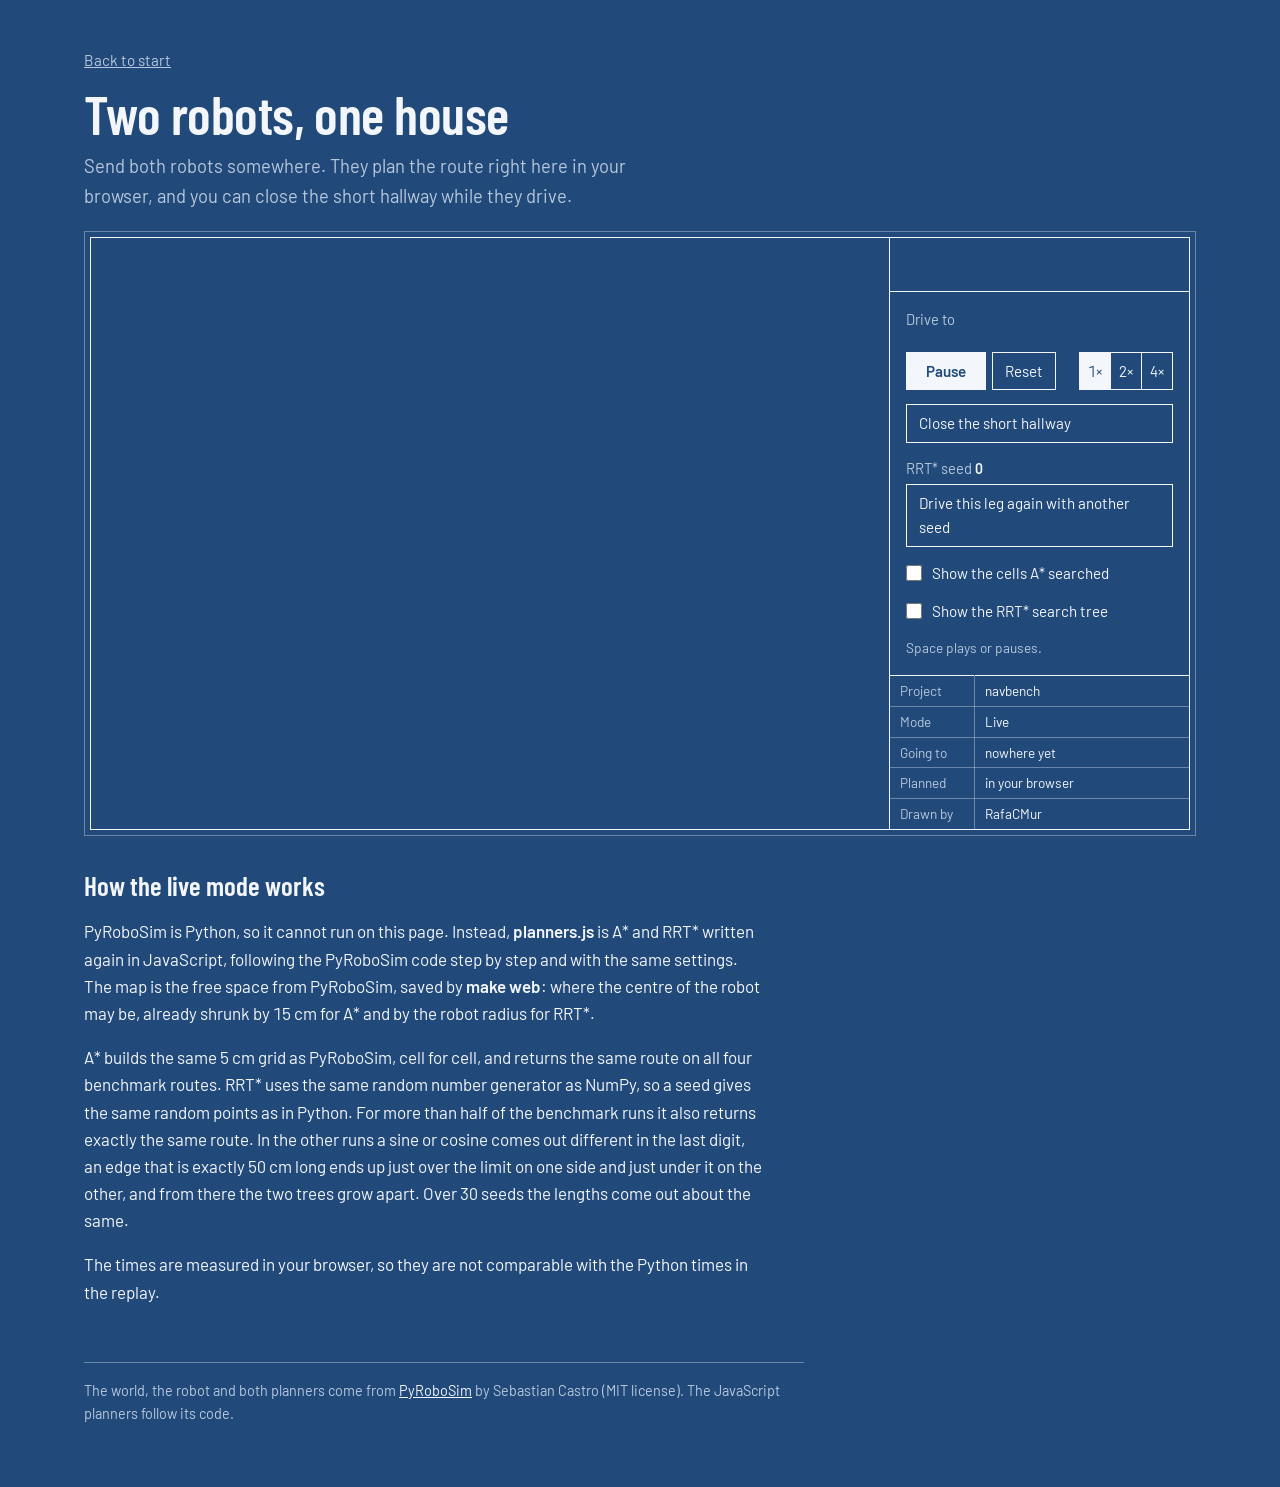
==== web/live.html @ 6fe488d5 "add live mode with A* and RRT* in javascript" ====
<!doctype html>
<html lang="en">
<head>
<meta charset="utf-8">
<meta name="viewport" content="width=device-width, initial-scale=1">
<title>Two robots, one house: live</title>
<link rel="preconnect" href="https://fonts.googleapis.com">
<link rel="preconnect" href="https://fonts.gstatic.com" crossorigin>
<link href="https://fonts.googleapis.com/css2?family=Barlow:ital,wght@0,400;0,500;0,600;1,400&family=Barlow+Condensed:wght@500;600&display=swap" rel="stylesheet">
<link rel="stylesheet" href="style.css">
</head>
<body>

<header>
  <p class="back"><a href="index.html">Back to start</a></p>
  <h1>Two robots, one house</h1>
  <p>Send both robots somewhere. They plan the route right here in your browser, and you can close the short hallway while they drive.</p>
</header>

<main>
  <section class="sheet">
    <canvas id="map"></canvas>

    <aside class="side">
      <div class="legend" id="robots"></div>
      <p class="result" id="result"></p>

      <div class="controls">
        <div class="field">
          Drive to
          <div class="places" id="places"></div>
        </div>

        <div class="buttons">
          <button id="play" class="primary">Pause</button>
          <button id="reset">Reset</button>
          <span class="speeds">
            <button data-speed="1" class="on">1×</button>
            <button data-speed="2">2×</button>
            <button data-speed="4">4×</button>
          </span>
        </div>

        <button id="hall">Close the short hallway</button>

        <div class="field">
          <span>RRT* seed <b id="seed-value">0</b></span>
          <button id="again">Drive this leg again with another seed</button>
        </div>

        <label class="check"><input id="search" type="checkbox"><span>Show the cells A* searched</span></label>
        <label class="check"><input id="tree" type="checkbox"><span>Show the RRT* search tree</span></label>

        <p class="keys" id="note">Space plays or pauses.</p>
      </div>

      <table class="titleblock">
        <tr><td>Project</td><td>navbench</td></tr>
        <tr><td>Mode</td><td>Live</td></tr>
        <tr><td>Going to</td><td id="tb-goal">nowhere yet</td></tr>
        <tr><td>Planned</td><td>in your browser</td></tr>
        <tr><td>Drawn by</td><td>RafaCMur</td></tr>
      </table>
    </aside>
  </section>

  <section class="text">
    <h2>How the live mode works</h2>
    <p>PyRoboSim is Python, so it cannot run on this page. Instead, <code>planners.js</code> is A* and RRT* written again in JavaScript, following the PyRoboSim code step by step and with the same settings. The map is the free space from PyRoboSim, saved by <code>make web</code>: where the centre of the robot may be, already shrunk by 15 cm for A* and by the robot radius for RRT*.</p>
    <p>A* builds the same 5 cm grid as PyRoboSim, cell for cell, and returns the same route on all four benchmark routes. RRT* uses the same random number generator as NumPy, so a seed gives the same random points as in Python. For more than half of the benchmark runs it also returns exactly the same route. In the other runs a sine or cosine comes out different in the last digit, an edge that is exactly 50 cm long ends up just over the limit on one side and just under it on the other, and from there the two trees grow apart. Over 30 seeds the lengths come out about the same.</p>
    <p>The times are measured in your browser, so they are not comparable with the Python times in the replay.</p>
  </section>
</main>

<footer>
  <p>The world, the robot and both planners come from <a href="https://github.com/sea-bass/pyrobosim">PyRoboSim</a> by Sebastian Castro (MIT license). The JavaScript planners follow its code.</p>
</footer>

<script src="data.js"></script>
<script src="draw.js"></script>
<script src="planners.js"></script>
<script src="live.js"></script>
</body>
</html>
---- web/style.css ----
/* Blueprint sheet: one blue, white ink, two pen colours for the robots. */
:root {
  --sheet: #21497a;
  --sheet-dark: #1b3e69;
  --ink: #f3f6fa;
  --muted: #b8c8dc;
  --rule: rgba(243, 246, 250, 0.35);
  --astar: #ffd447;
  --rrt: #ff8a7a;
}

* { box-sizing: border-box; }

body {
  margin: 0;
  background: var(--sheet);
  color: var(--ink);
  font: 17px/1.6 Barlow, "Helvetica Neue", Arial, sans-serif;
  font-variant-numeric: tabular-nums;
}

header, main, footer { max-width: 1160px; margin: 0 auto; padding: 0 24px; }
header { padding-top: 48px; padding-bottom: 20px; }

h1, h2 { font-family: "Barlow Condensed", Barlow, sans-serif; font-weight: 600; line-height: 1.1; }
h1 { font-size: 3.4rem; margin: 0; letter-spacing: -0.01em; }
header p { margin: 8px 0 0; color: var(--muted); font-size: 1.15rem; max-width: 60ch; }
h2 { font-size: 1.7rem; margin: 2.6rem 0 0.5rem; }

a { color: var(--ink); }
b { font-weight: 600; }

/* the drawing frame: an outer and an inner line, like a printed sheet */
.sheet {
  display: grid;
  grid-template-columns: minmax(0, 1fr) 300px;
  border: 1px solid var(--ink);
  outline: 1px solid var(--rule);
  outline-offset: 5px;
  margin: 6px;
}

#map { display: block; width: 100%; height: 100%; min-height: 460px; }

.side {
  border-left: 1px solid var(--ink);
  display: flex;
  flex-direction: column;
}

.legend { padding: 16px 16px 0; }
.legend .row { padding: 6px 0 10px; }
.legend .name { display: flex; align-items: center; gap: 10px; font-weight: 600; font-size: 1.05rem; }
.legend .pen { width: 28px; border-top: 3px solid; }
.legend .nums { font-size: 0.95rem; }
.legend .status { color: var(--muted); font-size: 0.9rem; }
.result { margin: 0; padding: 0 16px 12px; min-height: 2.2em; font-style: italic; }

.controls {
  border-top: 1px solid var(--ink);
  padding: 16px;
  display: flex;
  flex-direction: column;
  gap: 14px;
  flex: 1;
}
.buttons { display: flex; gap: 6px; }
.speeds { margin-left: auto; display: flex; }
.speeds button { padding: 6px 8px; margin-left: -1px; }
.field { display: flex; flex-direction: column; gap: 4px; font-size: 0.92rem; color: var(--muted); }
.field b { color: var(--ink); }
.seed-row { display: flex; gap: 8px; align-items: center; }
.seed-row input { flex: 1; }
.check { display: flex; gap: 10px; align-items: center; font-size: 0.95rem; cursor: pointer; }
.check.off { opacity: 0.45; cursor: default; }
.keys { margin: 0; font-size: 0.85rem; color: var(--muted); }

button, select {
  font: inherit;
  font-size: 0.95rem;
  color: var(--ink);
  background: transparent;
  border: 1px solid var(--ink);
  border-radius: 0;
  padding: 6px 12px;
  cursor: pointer;
}
select { background: var(--sheet-dark); }
button:hover { background: rgba(243, 246, 250, 0.12); }
button.primary { background: var(--ink); color: var(--sheet); font-weight: 600; min-width: 80px; }
button.on { background: var(--ink); color: var(--sheet); }
button:focus-visible, select:focus-visible, input:focus-visible { outline: 2px solid var(--astar); outline-offset: 2px; }
input[type=range], input[type=checkbox] { accent-color: var(--ink); }
input[type=checkbox] { width: 16px; height: 16px; margin: 0; }
#scrub { width: 100%; }

.titleblock { border-collapse: collapse; width: 100%; font-size: 0.85rem; border-top: 1px solid var(--ink); }
.titleblock td { padding: 4px 10px; border-bottom: 1px solid var(--rule); }
.titleblock tr:last-child td { border-bottom: 0; }
.titleblock td:first-child { color: var(--muted); width: 84px; border-right: 1px solid var(--rule); }

.how { display: grid; grid-template-columns: 1fr 1fr; gap: 48px; margin-top: 20px; }
.how h2 { display: flex; align-items: center; gap: 12px; margin-top: 1.6rem; }
.swatch { width: 32px; border-top: 4px solid; }
.swatch.astar { border-color: var(--astar); }
.swatch.rrt { border-color: var(--rrt); }
.how p, .text p { max-width: 68ch; }

.results { width: 100%; border-collapse: collapse; font-size: 0.95rem; margin: 12px 0; }
.results th { text-align: left; font-weight: 500; color: var(--muted); border-bottom: 1px solid var(--ink); padding: 6px 8px; }
.results td { border-bottom: 1px solid var(--rule); padding: 7px 8px; }
.results svg { display: block; }
.results tbody tr { cursor: pointer; }
.results tbody tr:hover td { background: var(--sheet-dark); }
.dim { color: var(--muted); }

footer { margin-top: 56px; padding-bottom: 48px; color: var(--muted); font-size: 0.9rem; }
footer p { border-top: 1px solid var(--rule); padding-top: 16px; max-width: 90ch; }

@media (max-width: 880px) {
  .sheet { grid-template-columns: 1fr; }
  #map { height: auto; min-height: 0; aspect-ratio: 7 / 5.6; }
  .side { border-left: 0; border-top: 1px solid var(--ink); }
  .how { grid-template-columns: 1fr; gap: 0; }
  .results { display: block; overflow-x: auto; }
  h1 { font-size: 2.5rem; }
}

.back { margin: 0 0 12px; font-size: 0.95rem; }
.back a { color: var(--muted); }
.back a:hover { color: var(--ink); }

.start header { padding-top: 72px; }
.modes { display: grid; grid-template-columns: 1fr 1fr; gap: 32px; margin: 24px 6px 0; }
.mode {
  display: block;
  color: var(--ink);
  text-decoration: none;
  padding: 24px;
  border: 1px solid var(--ink);
  outline: 1px solid var(--rule);
  outline-offset: 5px;
}
.mode svg { display: block; width: 100%; height: auto; margin-bottom: 16px; }
.mode h2 { margin: 0 0 4px; }
.mode p { margin: 0; color: var(--muted); }
a.mode:hover { background: var(--sheet-dark); }
a.mode:focus-visible { outline: 2px solid var(--astar); outline-offset: 5px; }
.mode.soon { opacity: 0.55; border-style: dashed; }

@media (max-width: 880px) {
  .modes { grid-template-columns: 1fr; }
}

.places { display: grid; grid-template-columns: 1fr 1fr; gap: 6px; margin-top: 2px; }
.places button { text-align: left; }
#hall, #again { width: 100%; text-align: left; }
code { font-family: inherit; font-weight: 600; }
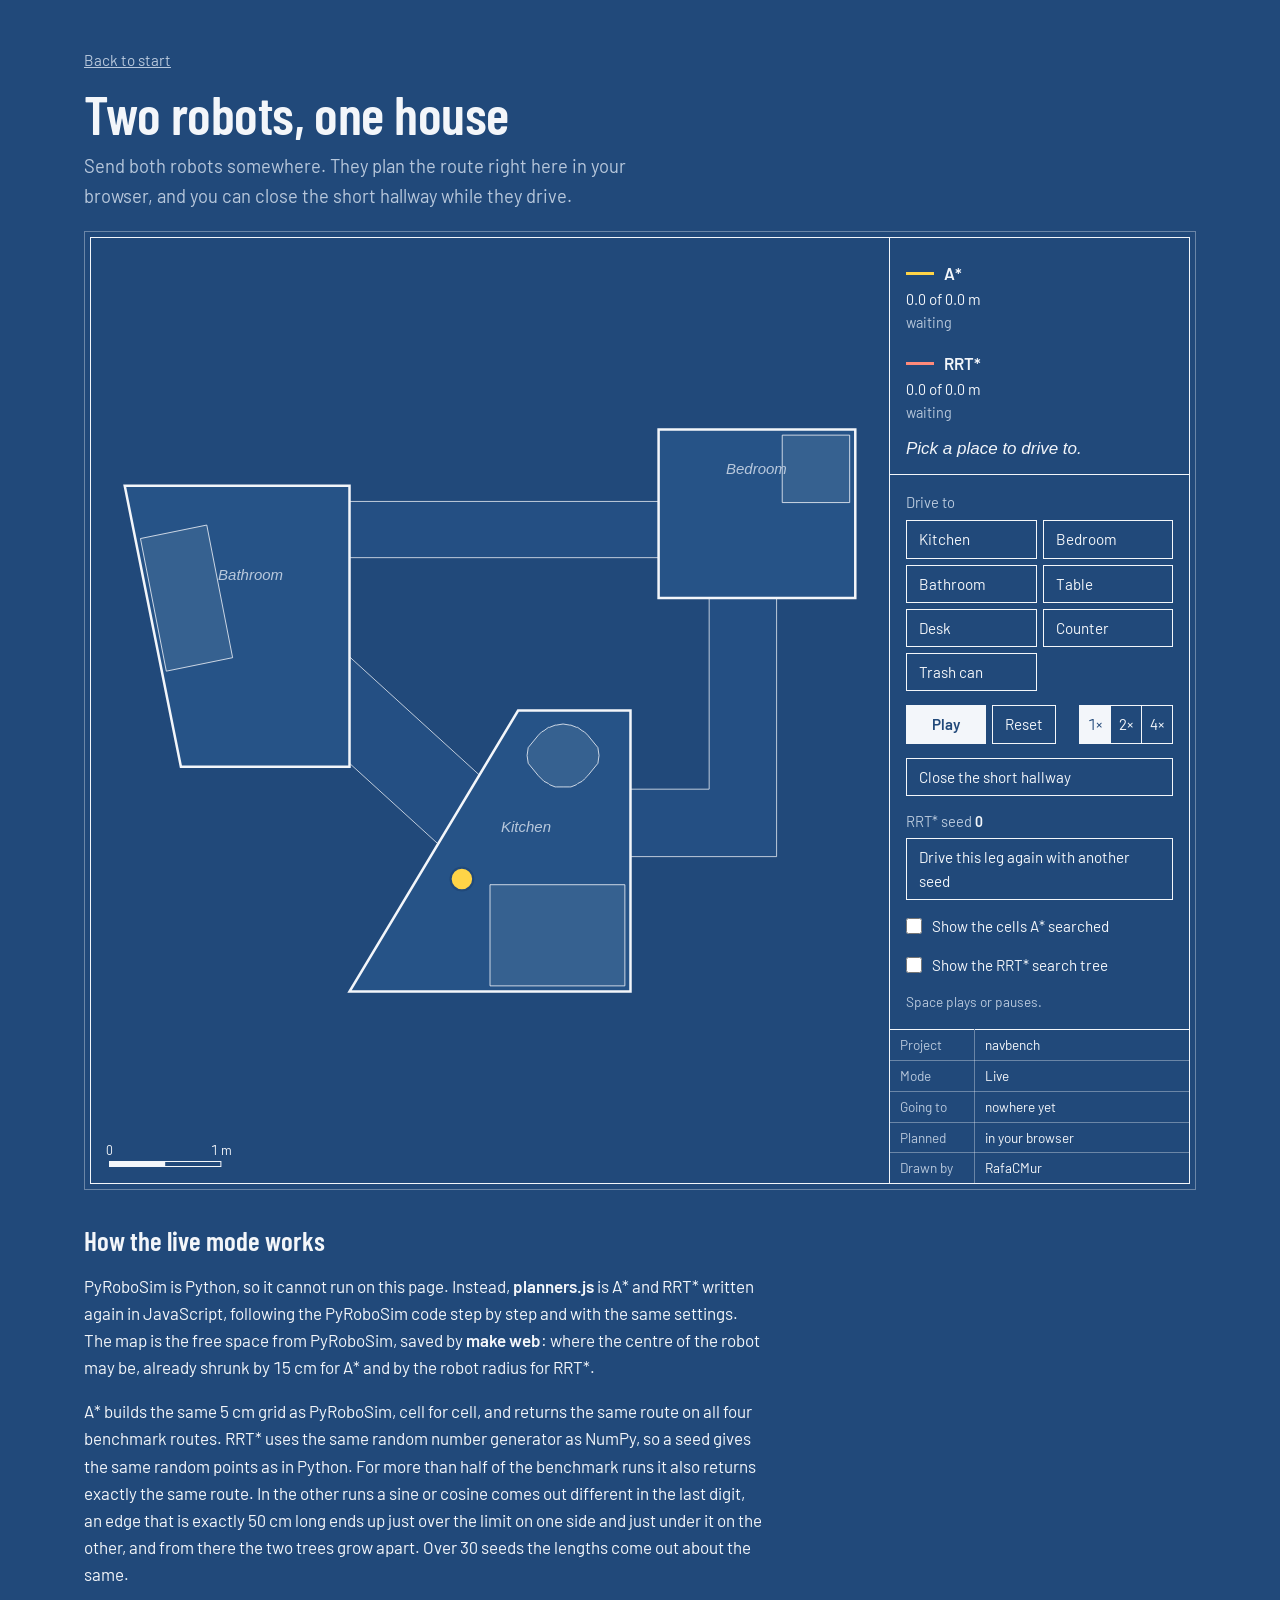
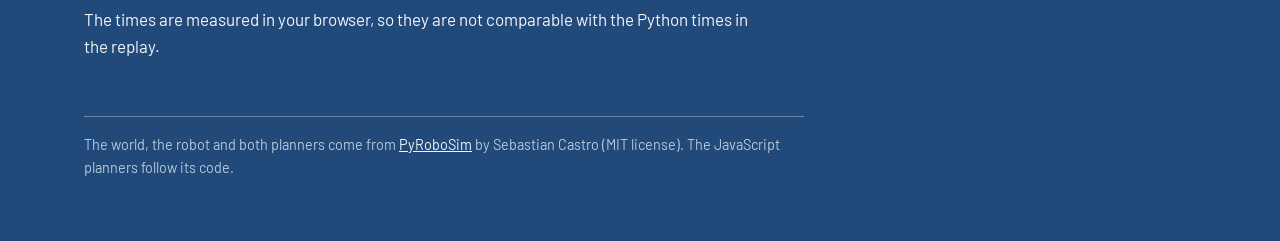
==== commit 64db015e: "add favicon" ====
--- a/web/live.html
+++ b/web/live.html
@@ -7,6 +7,8 @@
 <link rel="preconnect" href="https://fonts.googleapis.com">
 <link rel="preconnect" href="https://fonts.gstatic.com" crossorigin>
 <link href="https://fonts.googleapis.com/css2?family=Barlow:ital,wght@0,400;0,500;0,600;1,400&family=Barlow+Condensed:wght@500;600&display=swap" rel="stylesheet">
+<link rel="icon" href="favicon.svg" type="image/svg+xml">
+<link rel="apple-touch-icon" href="favicon.png">
 <link rel="stylesheet" href="style.css">
 </head>
 <body>
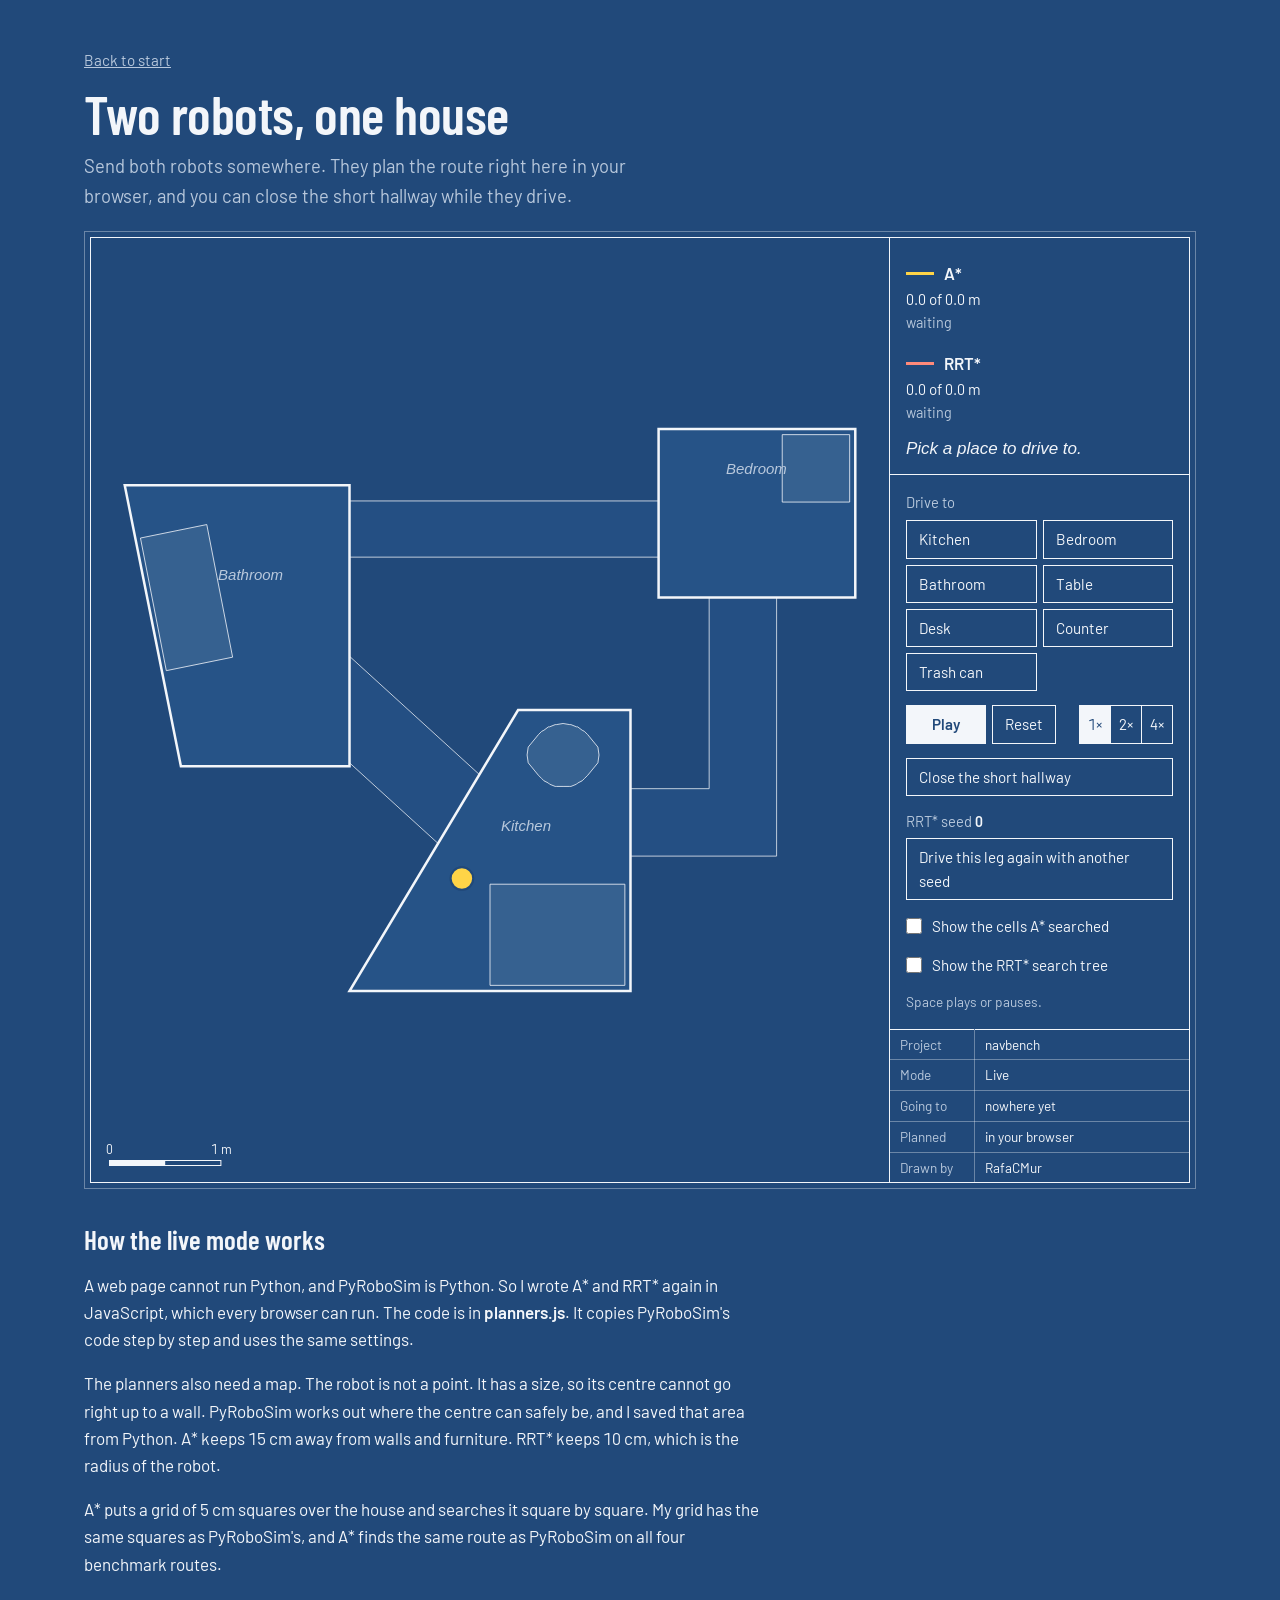
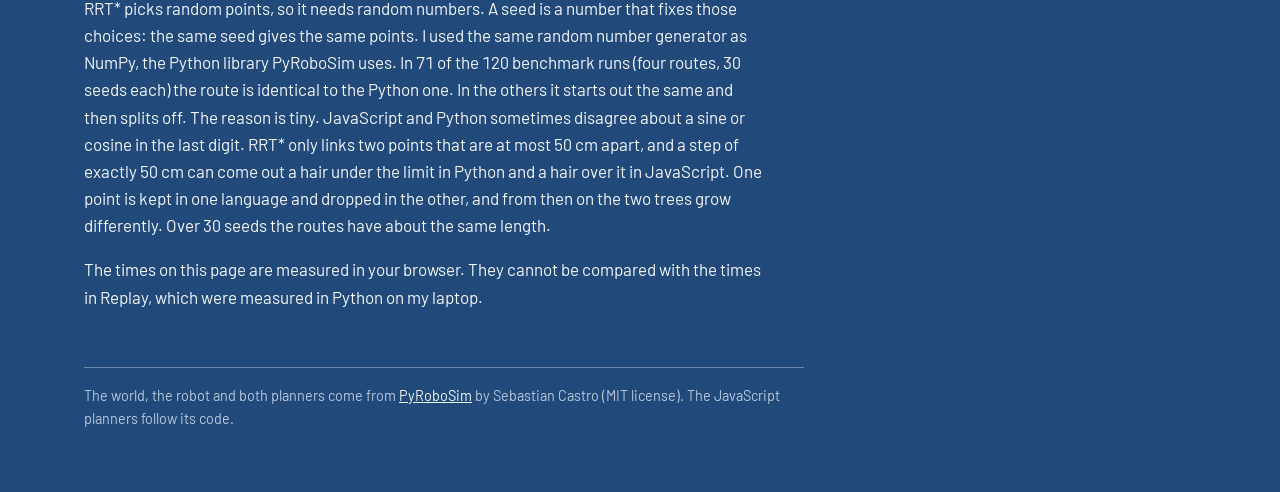
==== commit 0d9f658b: "rewrite live page text in plain language" ====
--- a/web/live.html
+++ b/web/live.html
@@ -68,9 +68,11 @@
 
   <section class="text">
     <h2>How the live mode works</h2>
-    <p>PyRoboSim is Python, so it cannot run on this page. Instead, <code>planners.js</code> is A* and RRT* written again in JavaScript, following the PyRoboSim code step by step and with the same settings. The map is the free space from PyRoboSim, saved by <code>make web</code>: where the centre of the robot may be, already shrunk by 15 cm for A* and by the robot radius for RRT*.</p>
-    <p>A* builds the same 5 cm grid as PyRoboSim, cell for cell, and returns the same route on all four benchmark routes. RRT* uses the same random number generator as NumPy, so a seed gives the same random points as in Python. For more than half of the benchmark runs it also returns exactly the same route. In the other runs a sine or cosine comes out different in the last digit, an edge that is exactly 50 cm long ends up just over the limit on one side and just under it on the other, and from there the two trees grow apart. Over 30 seeds the lengths come out about the same.</p>
-    <p>The times are measured in your browser, so they are not comparable with the Python times in the replay.</p>
+    <p>A web page cannot run Python, and PyRoboSim is Python. So I wrote A* and RRT* again in JavaScript, which every browser can run. The code is in <code>planners.js</code>. It copies PyRoboSim's code step by step and uses the same settings.</p>
+    <p>The planners also need a map. The robot is not a point. It has a size, so its centre cannot go right up to a wall. PyRoboSim works out where the centre can safely be, and I saved that area from Python. A* keeps 15 cm away from walls and furniture. RRT* keeps 10 cm, which is the radius of the robot.</p>
+    <p>A* puts a grid of 5 cm squares over the house and searches it square by square. My grid has the same squares as PyRoboSim's, and A* finds the same route as PyRoboSim on all four benchmark routes.</p>
+    <p>RRT* picks random points, so it needs random numbers. A seed is a number that fixes those choices: the same seed gives the same points. I used the same random number generator as NumPy, the Python library PyRoboSim uses. In 71 of the 120 benchmark runs (four routes, 30 seeds each) the route is identical to the Python one. In the others it starts out the same and then splits off. The reason is tiny. JavaScript and Python sometimes disagree about a sine or cosine in the last digit. RRT* only links two points that are at most 50 cm apart, and a step of exactly 50 cm can come out a hair under the limit in Python and a hair over it in JavaScript. One point is kept in one language and dropped in the other, and from then on the two trees grow differently. Over 30 seeds the routes have about the same length.</p>
+    <p>The times on this page are measured in your browser. They cannot be compared with the times in Replay, which were measured in Python on my laptop.</p>
   </section>
 </main>
 
--- a/web/style.css
+++ b/web/style.css
@@ -130,18 +130,19 @@
 .back a { color: var(--muted); }
 .back a:hover { color: var(--ink); }
 
-.start header { padding-top: 72px; }
-.modes { display: grid; grid-template-columns: 1fr 1fr; gap: 32px; margin: 24px 6px 0; }
+.start header { padding-top: clamp(24px, 6vh, 64px); padding-bottom: 0; }
+.start header p { max-width: none; }
+.modes { display: grid; grid-template-columns: repeat(3, 1fr); gap: 28px; margin: clamp(16px, 4vh, 32px) 6px 24px; }
 .mode {
   display: block;
   color: var(--ink);
   text-decoration: none;
-  padding: 24px;
+  padding: 20px 24px;
   border: 1px solid var(--ink);
   outline: 1px solid var(--rule);
   outline-offset: 5px;
 }
-.mode svg { display: block; width: 100%; height: auto; margin-bottom: 16px; }
+.mode svg { display: block; width: 100%; height: clamp(100px, 30vh, 260px); margin-bottom: 12px; }
 .mode h2 { margin: 0 0 4px; }
 .mode p { margin: 0; color: var(--muted); }
 a.mode:hover { background: var(--sheet-dark); }
@@ -150,9 +151,33 @@
 
 @media (max-width: 880px) {
   .modes { grid-template-columns: 1fr; }
+  .mode svg { height: auto; }
 }
 
 .places { display: grid; grid-template-columns: 1fr 1fr; gap: 6px; margin-top: 2px; }
 .places button { text-align: left; }
 #hall, #again { width: 100%; text-align: left; }
 code { font-family: inherit; font-weight: 600; }
+
+.start { min-height: 100vh; display: flex; flex-direction: column; justify-content: center; }
+.start header, .start main { width: 100%; }
+
+.steps { border-collapse: collapse; width: 100%; font-size: 0.88rem; border-top: 1px solid var(--ink); }
+.steps th { text-align: left; font-weight: 500; color: var(--muted); padding: 6px 8px 4px; }
+.steps td { padding: 3px 8px; border-top: 1px solid var(--rule); }
+.steps th:first-child, .steps td:first-child { padding-left: 16px; }
+.steps td:not(:first-child), .steps th:not(:first-child) { width: 52px; text-align: right; }
+.steps td.now { font-style: italic; color: var(--astar); }
+
+.tidy .sheet { grid-template-columns: 1fr; }
+.tidy #map { height: auto; min-height: 0; aspect-ratio: 14 / 6.4; }
+.tidy .side { border-left: 0; border-top: 1px solid var(--ink); display: grid; grid-template-columns: 1fr 1.2fr 1fr; }
+.tidy .side > * + * { border-left: 1px solid var(--ink); }
+.tidy .steps { border-top: 0; align-self: start; }
+.tidy .col { display: flex; flex-direction: column; }
+
+@media (max-width: 880px) {
+  .tidy #map { aspect-ratio: 7 / 11; }
+  .tidy .side { grid-template-columns: 1fr; }
+  .tidy .side > * + * { border-left: 0; border-top: 1px solid var(--ink); }
+}
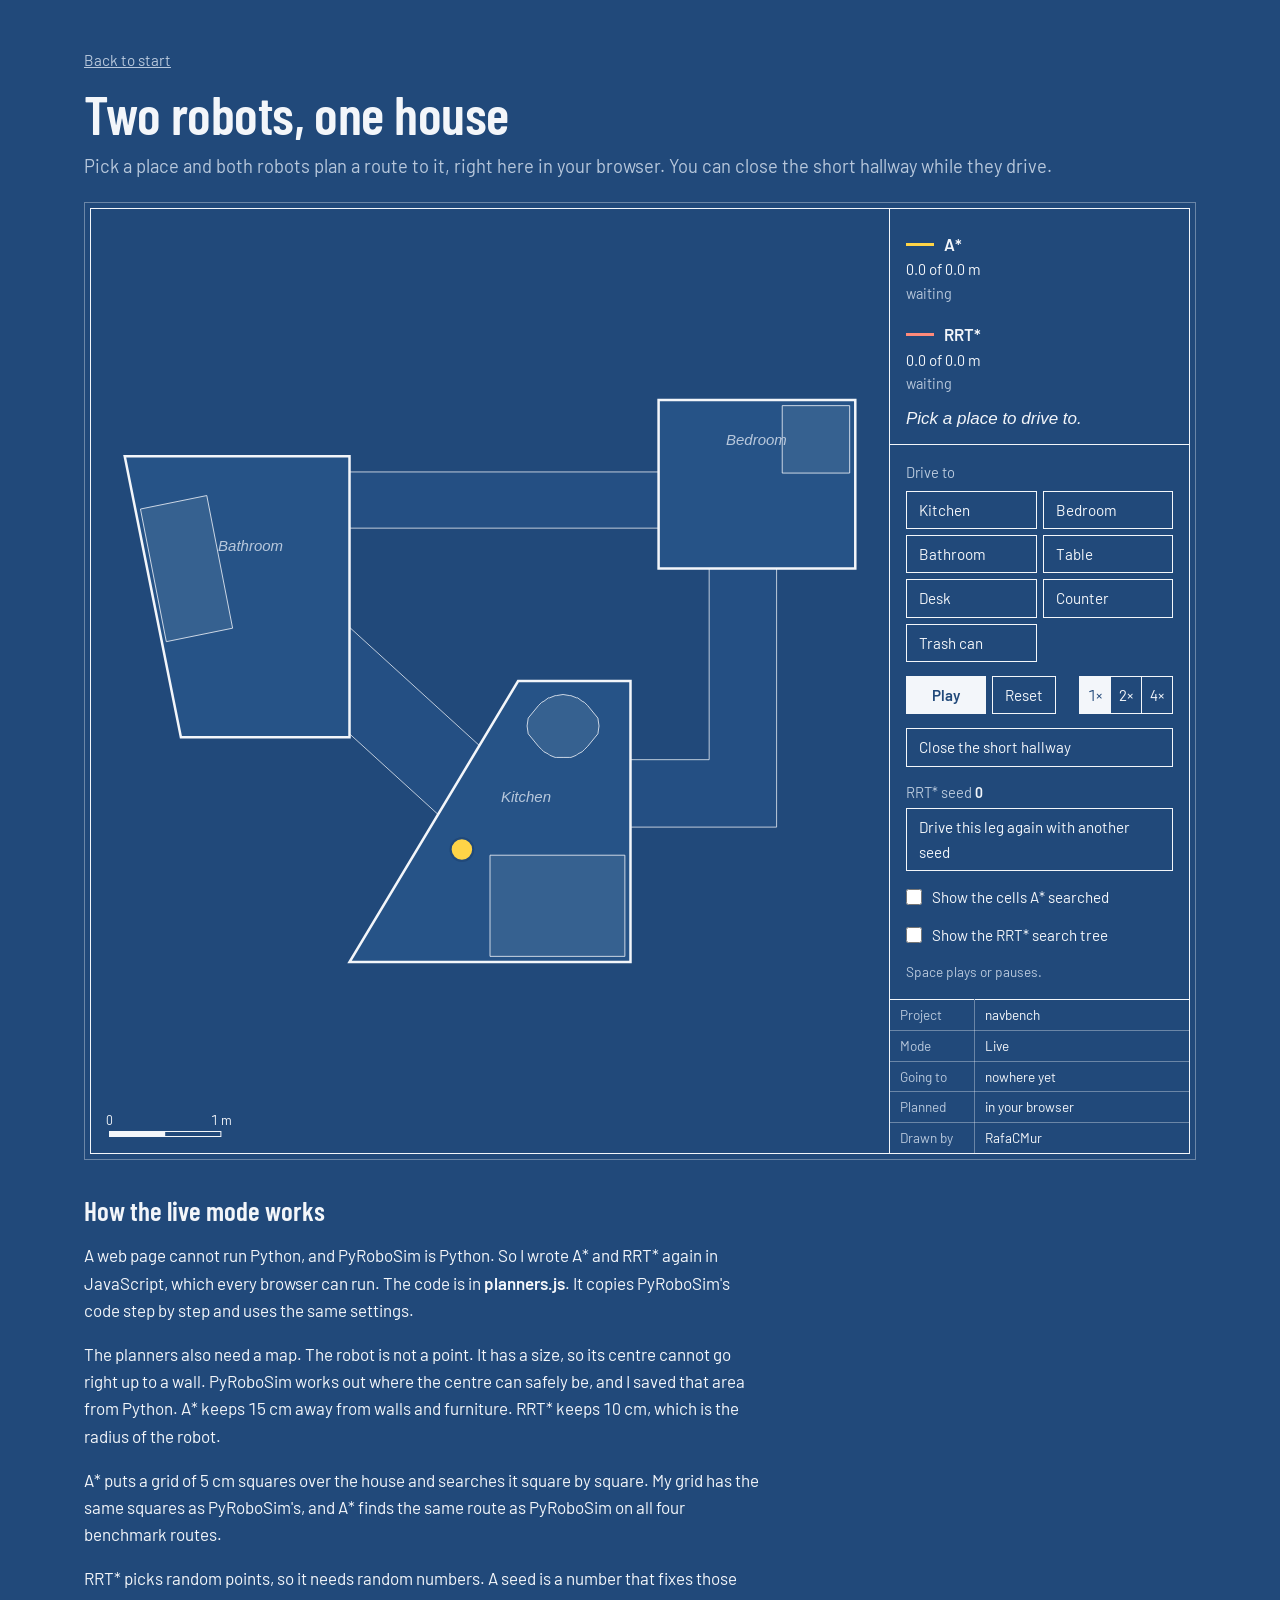
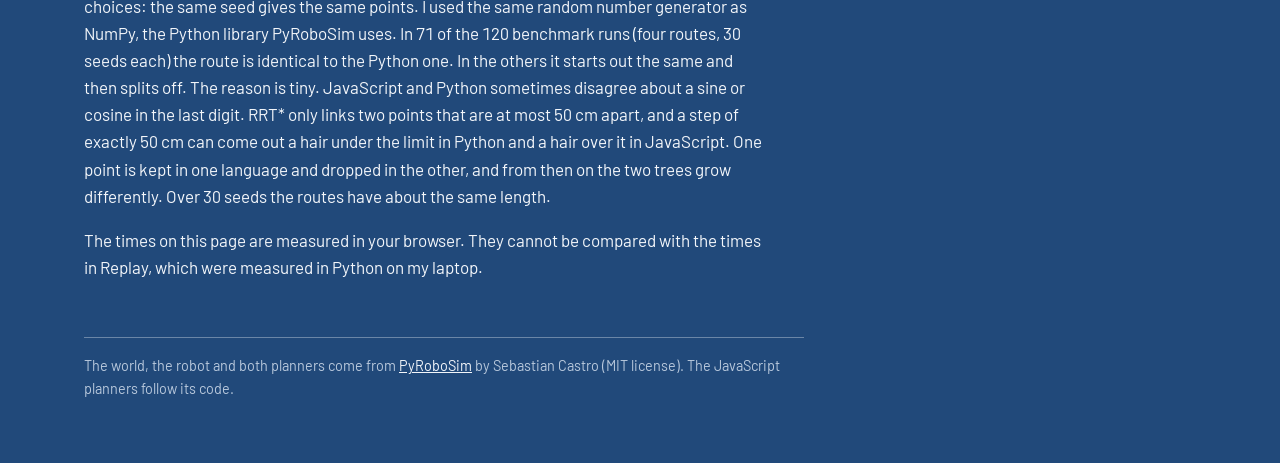
==== commit 333f042c: "plain wording on all pages" ====
--- a/web/live.html
+++ b/web/live.html
@@ -16,7 +16,7 @@
 <header>
   <p class="back"><a href="index.html">Back to start</a></p>
   <h1>Two robots, one house</h1>
-  <p>Send both robots somewhere. They plan the route right here in your browser, and you can close the short hallway while they drive.</p>
+  <p>Pick a place and both robots plan a route to it, right here in your browser. You can close the short hallway while they drive.</p>
 </header>
 
 <main>
--- a/web/style.css
+++ b/web/style.css
@@ -24,7 +24,7 @@
 
 h1, h2 { font-family: "Barlow Condensed", Barlow, sans-serif; font-weight: 600; line-height: 1.1; }
 h1 { font-size: 3.4rem; margin: 0; letter-spacing: -0.01em; }
-header p { margin: 8px 0 0; color: var(--muted); font-size: 1.15rem; max-width: 60ch; }
+header p { margin: 8px 0 0; color: var(--muted); font-size: 1.15rem; max-width: 100ch; }
 h2 { font-size: 1.7rem; margin: 2.6rem 0 0.5rem; }
 
 a { color: var(--ink); }
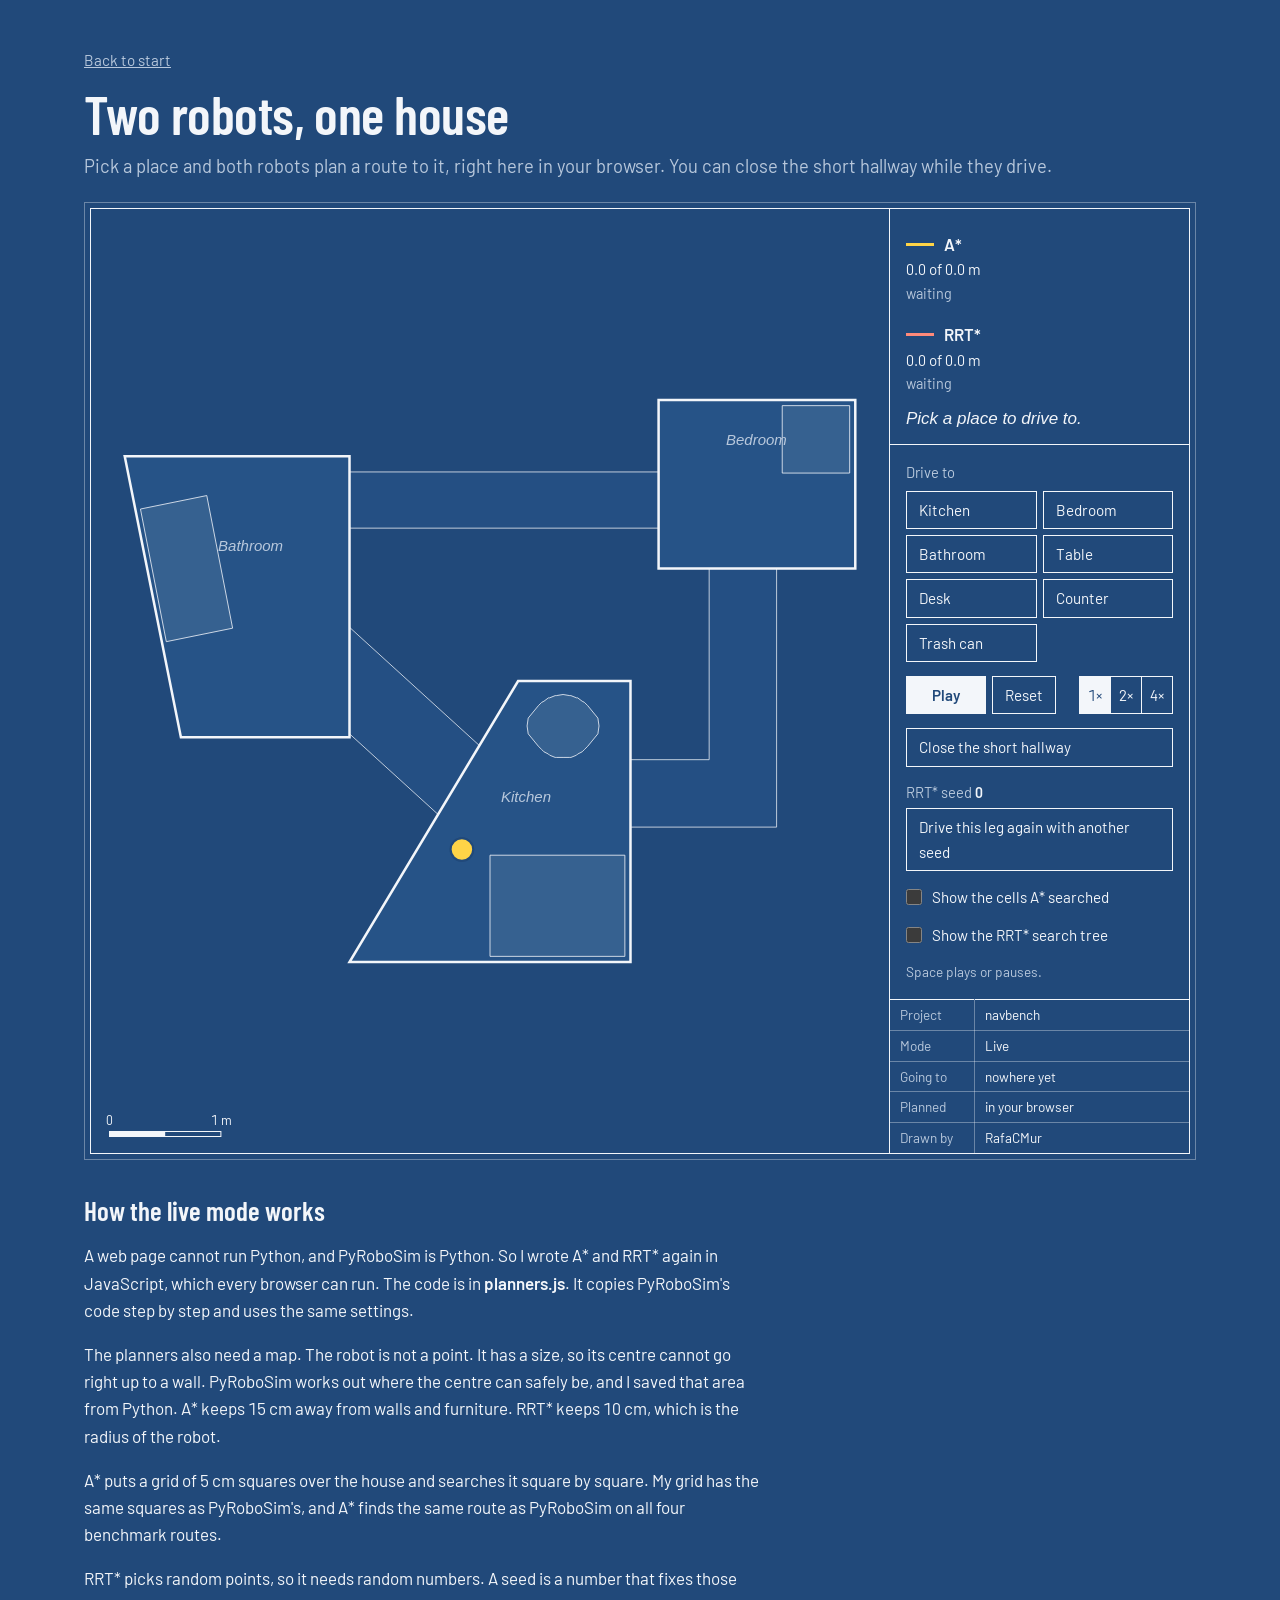
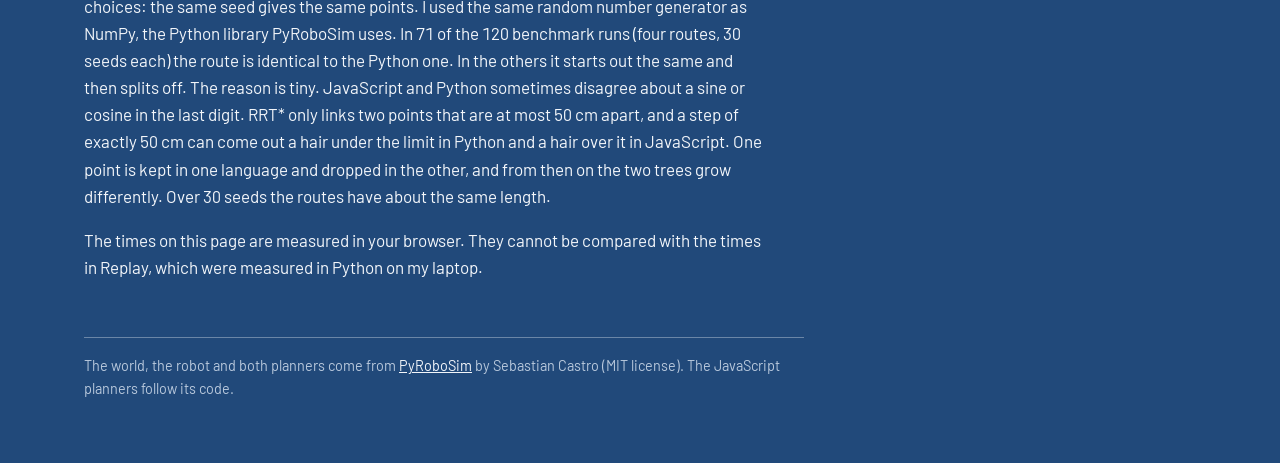
==== commit 94e0c38b: "tell browsers the pages are already dark" ====
--- a/web/live.html
+++ b/web/live.html
@@ -3,6 +3,8 @@
 <head>
 <meta charset="utf-8">
 <meta name="viewport" content="width=device-width, initial-scale=1">
+<meta name="color-scheme" content="dark">
+<meta name="darkreader-lock">
 <title>Two robots, one house: live</title>
 <link rel="preconnect" href="https://fonts.googleapis.com">
 <link rel="preconnect" href="https://fonts.gstatic.com" crossorigin>
--- a/web/style.css
+++ b/web/style.css
@@ -1,5 +1,6 @@
 /* Blueprint sheet: one blue, white ink, two pen colours for the robots. */
 :root {
+  color-scheme: dark;
   --sheet: #21497a;
   --sheet-dark: #1b3e69;
   --ink: #f3f6fa;
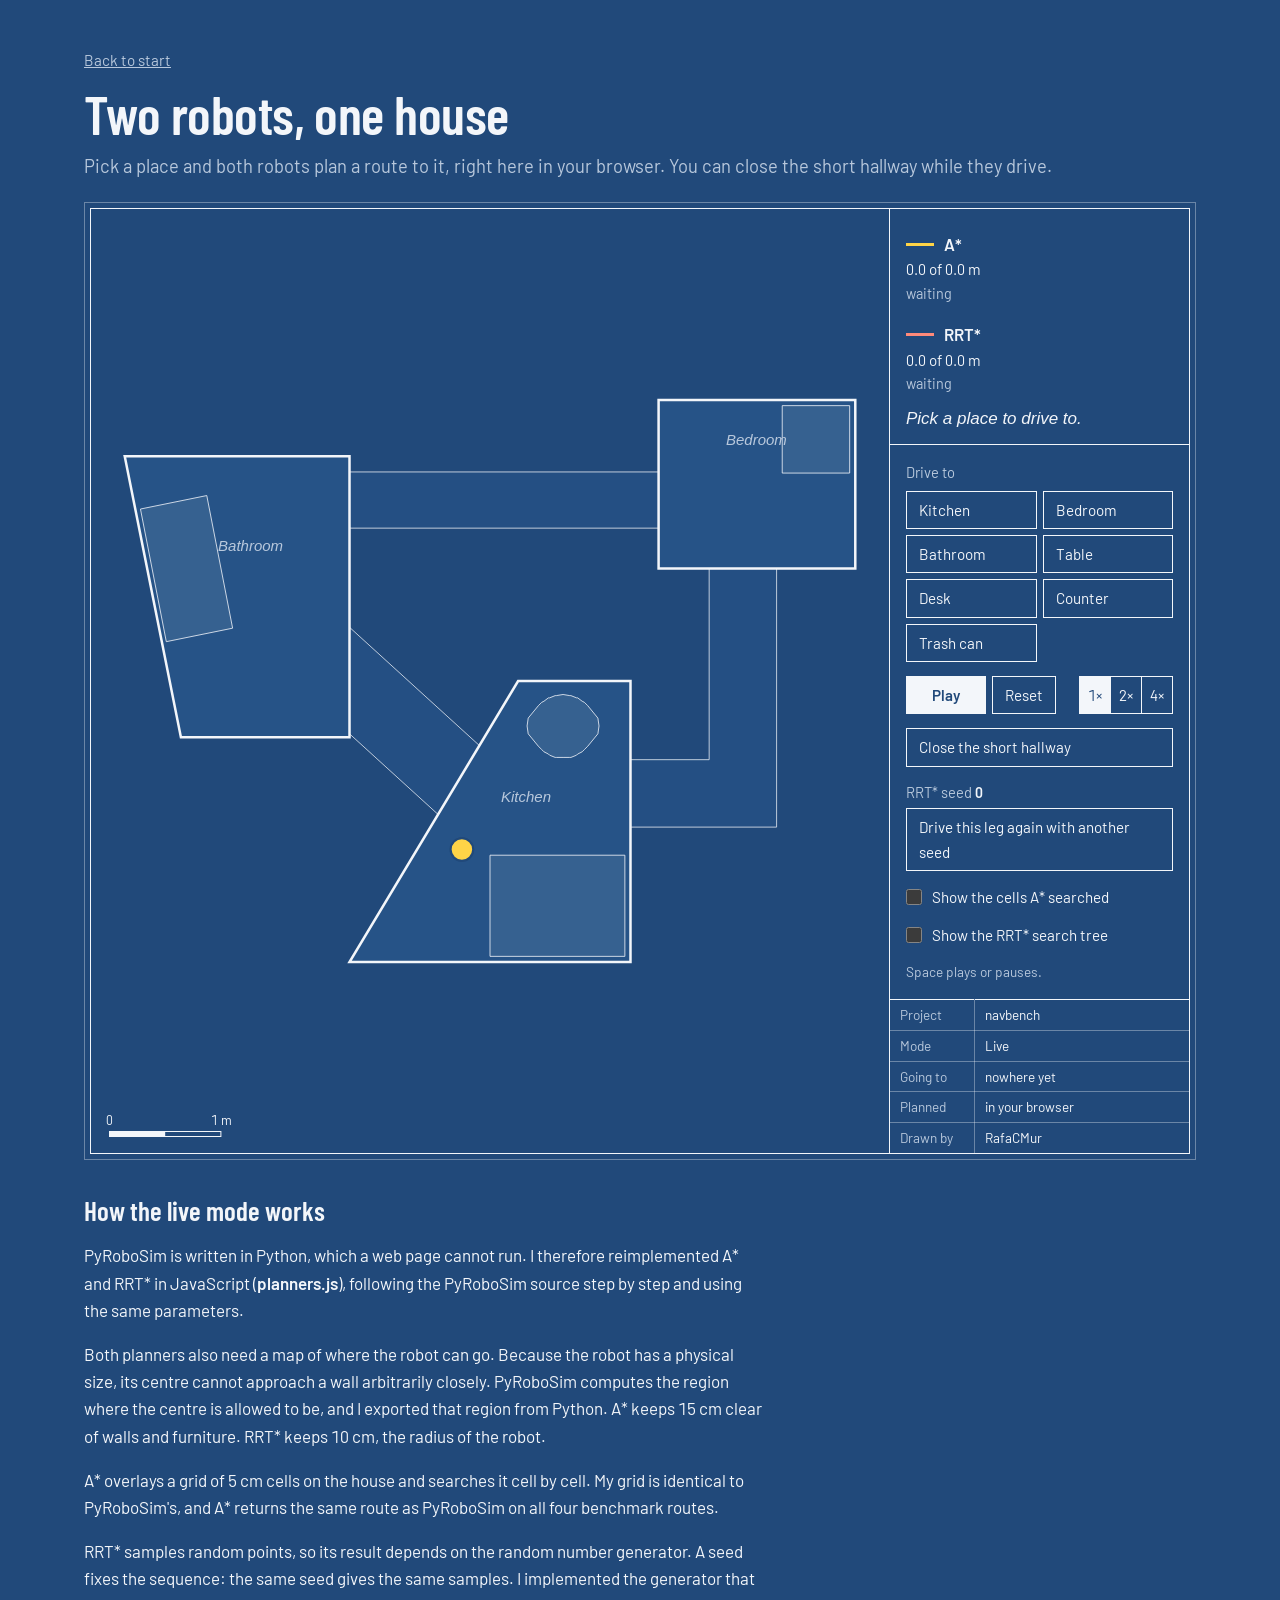
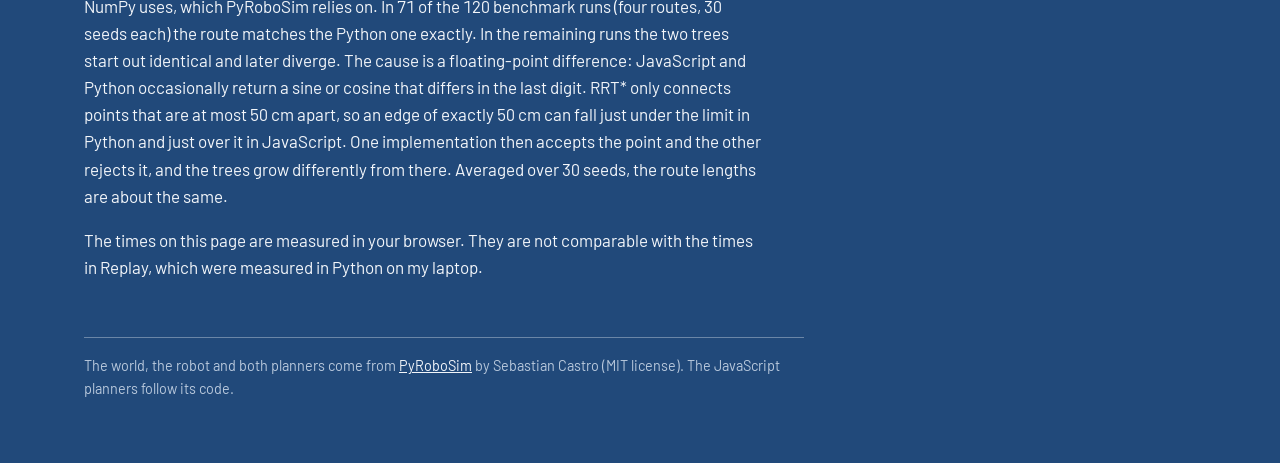
==== commit f8af9ca0: "live page text: more formal wording" ====
--- a/web/live.html
+++ b/web/live.html
@@ -70,11 +70,11 @@
 
   <section class="text">
     <h2>How the live mode works</h2>
-    <p>A web page cannot run Python, and PyRoboSim is Python. So I wrote A* and RRT* again in JavaScript, which every browser can run. The code is in <code>planners.js</code>. It copies PyRoboSim's code step by step and uses the same settings.</p>
-    <p>The planners also need a map. The robot is not a point. It has a size, so its centre cannot go right up to a wall. PyRoboSim works out where the centre can safely be, and I saved that area from Python. A* keeps 15 cm away from walls and furniture. RRT* keeps 10 cm, which is the radius of the robot.</p>
-    <p>A* puts a grid of 5 cm squares over the house and searches it square by square. My grid has the same squares as PyRoboSim's, and A* finds the same route as PyRoboSim on all four benchmark routes.</p>
-    <p>RRT* picks random points, so it needs random numbers. A seed is a number that fixes those choices: the same seed gives the same points. I used the same random number generator as NumPy, the Python library PyRoboSim uses. In 71 of the 120 benchmark runs (four routes, 30 seeds each) the route is identical to the Python one. In the others it starts out the same and then splits off. The reason is tiny. JavaScript and Python sometimes disagree about a sine or cosine in the last digit. RRT* only links two points that are at most 50 cm apart, and a step of exactly 50 cm can come out a hair under the limit in Python and a hair over it in JavaScript. One point is kept in one language and dropped in the other, and from then on the two trees grow differently. Over 30 seeds the routes have about the same length.</p>
-    <p>The times on this page are measured in your browser. They cannot be compared with the times in Replay, which were measured in Python on my laptop.</p>
+    <p>PyRoboSim is written in Python, which a web page cannot run. I therefore reimplemented A* and RRT* in JavaScript (<code>planners.js</code>), following the PyRoboSim source step by step and using the same parameters.</p>
+    <p>Both planners also need a map of where the robot can go. Because the robot has a physical size, its centre cannot approach a wall arbitrarily closely. PyRoboSim computes the region where the centre is allowed to be, and I exported that region from Python. A* keeps 15 cm clear of walls and furniture. RRT* keeps 10 cm, the radius of the robot.</p>
+    <p>A* overlays a grid of 5 cm cells on the house and searches it cell by cell. My grid is identical to PyRoboSim's, and A* returns the same route as PyRoboSim on all four benchmark routes.</p>
+    <p>RRT* samples random points, so its result depends on the random number generator. A seed fixes the sequence: the same seed gives the same samples. I implemented the generator that NumPy uses, which PyRoboSim relies on. In 71 of the 120 benchmark runs (four routes, 30 seeds each) the route matches the Python one exactly. In the remaining runs the two trees start out identical and later diverge. The cause is a floating-point difference: JavaScript and Python occasionally return a sine or cosine that differs in the last digit. RRT* only connects points that are at most 50 cm apart, so an edge of exactly 50 cm can fall just under the limit in Python and just over it in JavaScript. One implementation then accepts the point and the other rejects it, and the trees grow differently from there. Averaged over 30 seeds, the route lengths are about the same.</p>
+    <p>The times on this page are measured in your browser. They are not comparable with the times in Replay, which were measured in Python on my laptop.</p>
   </section>
 </main>
 
